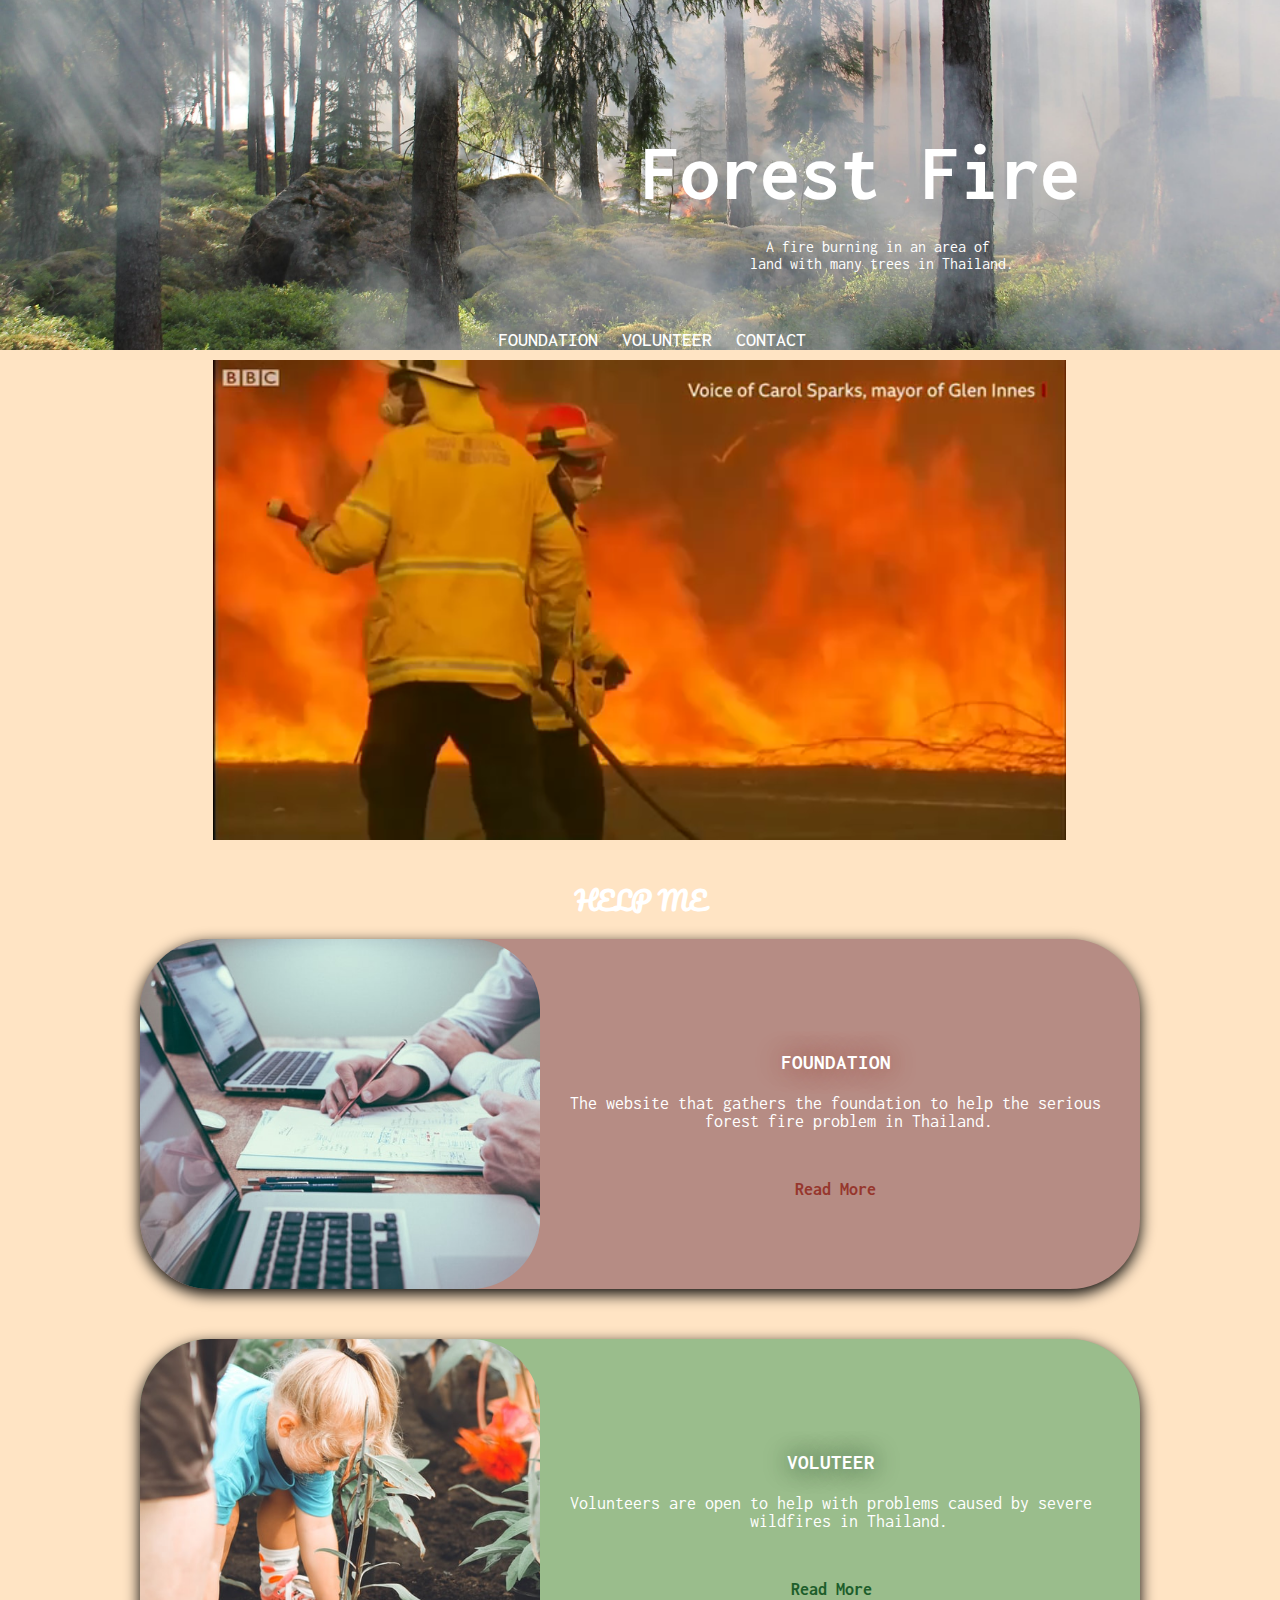
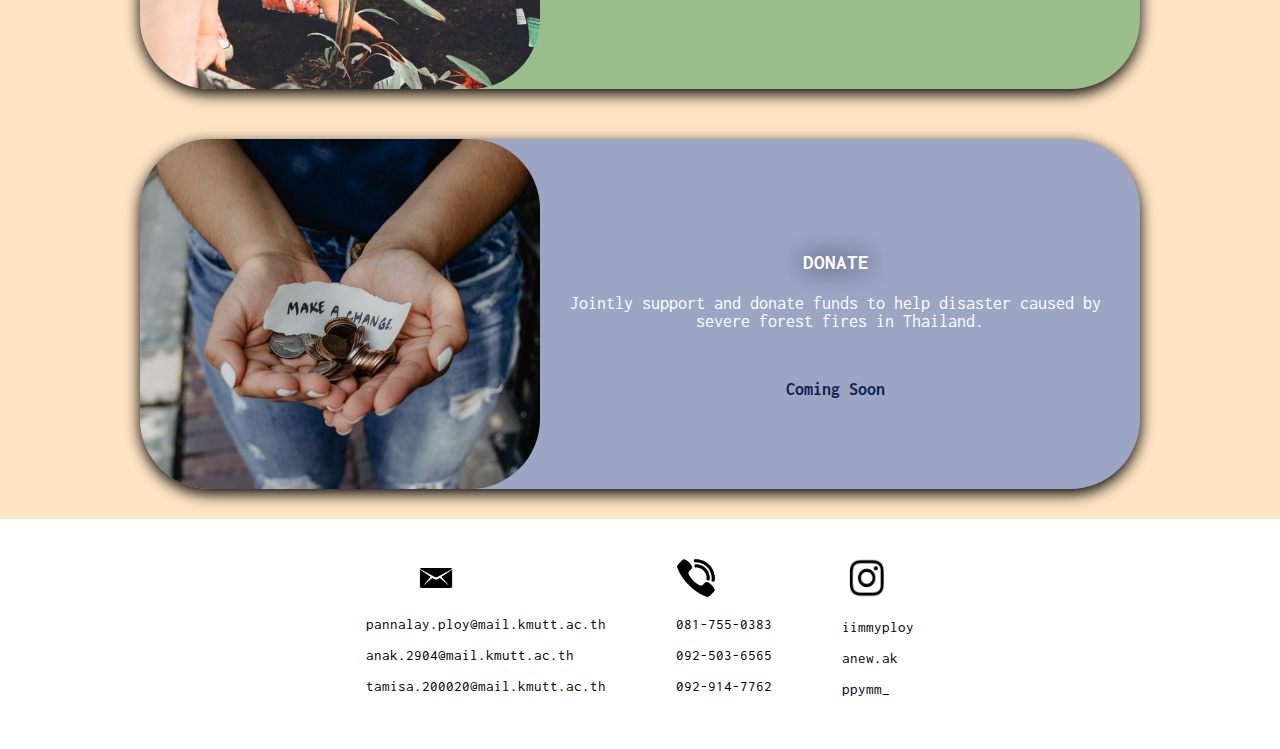
==== manu.html @ f90ec97d "New TAPPY" ====
<!DOCTYPE html>
<html lang="en">
<head>
    <meta charset="UTF-8">
    <meta http-equiv="X-UA-Compatible" content="IE=edge">
    <meta name="viewport" content="width=device-width, initial-scale=1.0">
    <title>website ForestFire</title>
    <link rel="stylesheet" href="manu.css">
    <link rel="stylesheet" href="https://fonts.googleapis.com/css2?family=Inconsolata:wght@200;300&display=swap" rel="stylesheet">
    <link rel="stylesheet" href="https://fonts.googleapis.com/css2?family=Pacifico&display=swap" rel="stylesheet">
</head>
<body>
    <!-- menu-bar -->
    <header class="bar">
        <div class="main-head">
        <h1 class="head1">Forest Fire</h1>
        <p class="mini-head">&nbsp; A fire burning in an area of <br> land with many trees in Thailand.</p>
    </div>
        <div class="menu">
            <div class="nav-menu">
                <div class="item"><a href="#found">FOUNDATION</a></div>
                <div class="item"><a href="#vol">VOLUNTEER</a></div>
                <div class="item"><a href="#contact">CONTACT</a></div>
            </div>
        </div>
    </header>

    <!-- VDO -->
    <div class="vdo-bar">
        <div class="fire-video">
            <video autoplay loop muted class="video" src="video-project-edit2.mp4"></video>
        </div>
    </div>

    <!-- function -->
    <div class="container1"id="found">
        <h1 class="help">HELP ME</h1>
        <div class="list-found" >
            <div class="main1">
                <img src="pic-found.jpg" alt="" class="img-found">
                <div class="big-content">
                    <h3 class="title-found">FOUNDATION</h3>
                    <p class="content-found">The website that gathers the foundation to help the serious <br>
                        &nbsp;&nbsp;&nbsp;&nbsp;&nbsp;&nbsp;&nbsp;&nbsp;&nbsp;&nbsp;
                        &nbsp;&nbsp;&nbsp; forest fire problem in Thailand.</p>
                        <a href="https://pannalay.github.io/ForestFire_Project/foundation-edit.html">Read More</a>
                </div>
            </div>
        </div>

        <div class="list-voluteer" id="vol">
            <div class="main2">
                <img src="pic-voluteer.jpg" alt="" class="img-voluteer">
                <div class="big-content2">
                    <h3 class="title-voluteer">VOLUTEER</h3>
                    <p class="content-voluteer">Volunteers are open to help with problems caused by severe
                        <br>&nbsp;&nbsp;&nbsp;&nbsp;
                        &nbsp;&nbsp;&nbsp;&nbsp;&nbsp;&nbsp;&nbsp;&nbsp;&nbsp;&nbsp;&nbsp;&nbsp;&nbsp;&nbsp; wildfires in
                        Thailand.</p>
                        <a href="https://pannalay.github.io/ForestFire_Project/voluteer-1.html">Read More</a>
                </div>
            </div>
        </div>
        
        <div class="list-donate">
            <div class="main3">
                <img src="pic-donate.jpg" alt="" class="img-donate">
                <div class="big-content3">
                    <h3 class="title-donate">DONATE</h3>
                    <p class="content-donate">Jointly support and donate funds to help disaster caused by <br>
                        &nbsp;&nbsp;&nbsp;&nbsp;&nbsp;&nbsp;&nbsp;&nbsp;&nbsp;&nbsp;&nbsp;&nbsp;&nbsp; severe forest fires in
                        Thailand.</p>
                        <a href="#">Coming Soon</a>
                </div>
            </div>
        </div>
        </div>

        <!-- contact -->

        <div class="container2" id="contact">
            <div class="dev-contact">
            <div class="main-email">
                <img src="email.png" alt="" class="img-email">
                <div class="mix-email">
                    <p class="email-ploy">pannalay.ploy@mail.kmutt.ac.th</p>
                    <p class="email-anew">anak.2904@mail.kmutt.ac.th</p>
                    <p class="email-pan">tamisa.200020@mail.kmutt.ac.th</p>
                </div>
            </div>

            <div class="main-phone">
                <img src="phone1.png" alt="" class="img-phone">
                <div class="mix-phone">
                    <p class="phone-ploy">081-755-0383</p>
                    <p class="phone-anew">092-503-6565</p>
                    <p class="phone-pan">092-914-7762</p>
                </div>
            </div>
        

        <div class="main-ig">
            <img src="ig.png" alt="" class="img-ig">
            <div class="mix-ig">
                <p class="ig-ploy">iimmyploy</p>
                <p class="ig-anew">anew.ak</p>
                <p class="ig-pan">ppymm_</p>
            </div>
        </div>
    </div>
    </div>
</body>
</html>
---- manu.css ----
body{
    font-family: 'Inconsolata', monospace;
    background-color:bisque ;
    padding: 0%;
    margin: 0%;
}

/* menu-bar */
.bar{
    display: flex;
    flex-direction: column;
    background-image: url('bg3.jpeg');
    background-size: cover;
    background-repeat: no-repeat;
    background-position: center center;
    height: 350px;
    width: 100%;
}

@media screen and (max-width: 425px) {
.bar, .main-head{
    background-position: center;
    width: 418px;
    }
}


.head1{
    color: white;
    font-size: 80px;
    margin-top: 130px;
    margin-left: 50%;
    padding-bottom: 0px;
    margin-right: 30px;
}

@media  screen and (max-width: 768px) {
    .head1{
        font-size: 60px;          
    }
}

.mini-head{
    display: flex;
    color: white;
    /* margin-top: 40px; */
    /* justify-content: center; */
    margin-top: -30px;
    margin-left: 750px;
}

@media screen and (max-width: 425px) {
    .mini-head{
        margin-left: 531px;
    }
}

.menu{
    margin-top: auto;
}

.nav-menu{
    display: flex;
    font-size: 20px;
    align-items: center;
    justify-content: center;
    /* justify-content: space-around; */
}

.item a{
    margin-left: 24px;
    text-decoration: none;
    color: white;
    font-weight: 500;
}

/* vdo */
.video-bar{
    display: flex;
}

@media screen and (max-width: 768px) {
    .video-bar{
        display: flex;
    }
}

.video{
    width: 854px;
    height: 480px;
    justify-content: center;
}

@media screen and (max-width: 768px) {
    .video{
        width: 1000px;
    }
}
.fire-video{
    width: 100%;
    margin-top: 10px;
    text-align: center;
}

/* function1 */

.help{
    text-align: center;
    margin-top: 35px;
    color: rgb(255, 255, 255);
    font-family: 'Pacifico', cursive;
    font-size: 25px;
}

@media screen and (max-width: 768px) {
    .help{
        margin-left: 230px;
        margin-top: 30px;
    }
}

.list-found{
    display: flex;
    background-color: rgb(182, 140, 132);
    height: 350px;
    color: white;
    border-radius: 70px;
    box-shadow: 0 5px 15px rgba(0, 0, 0, 1);
    width: 1000px;
    margin: auto;
}

@media screen and (max-width: 768px) {
    .list-found{
        width: 800px;
        margin: 100px;
    }
}

.img-found{
    height: 350px;
    width: 400px;
    object-fit: cover;
    border-radius: 70px;
}

.main1{
    display: flex;  
    align-items: center; 
}

.big-content{
    flex-direction: column;
    align-items: center;
    margin-left: 30px;
    font-size: 18px;
}

.big-content a{
    display: flex;
    align-items: center;
    justify-content: center;
    margin-top: 50px;
    text-decoration: none;
    color: rgb(150, 55, 45);
    font-weight: 700;
}

.title-found{
    display: flex;
    align-content: center;
    justify-content: center;
    text-shadow: 0 0 25px rgb(150, 55, 45)
}

/* function2 */

.main2{
    display: flex;
    align-items: center;
    margin-top: 50px;
}

.big-content2{
    flex-direction: column;
    align-items: center;
    margin-left: 30px;
    font-size: 18px;
}

.big-content2 a{
    display: flex;
    align-items: center;
    justify-content: center;
    margin-top: 50px;
    text-decoration: none;
    color: rgb(29, 94, 43);
    font-weight: 700;
}

.list-voluteer{
    background-color: rgb(154, 189, 140);
    height: 350px;
    /* margin-top: 50px; */
    color: white;
    border-radius: 70px;
    box-shadow: 0 5px 15px rgba(0, 0, 0, 1);
    width: 1000px;
    margin: auto;
}

@media screen and (max-width: 768px) {
    .list-voluteer{
        width: 800px;
        margin: 100px;
    }
}

.img-voluteer{
    height: 350px;
    width: 400px;
    object-fit: cover;
    border-radius: 70px;
}

.title-voluteer{
    display: flex;
    align-content: center;
    justify-content: center;
    text-shadow: 0 0 25px rgb(15, 51, 21);
}

/* function3 */

.main3{
    display: flex;
    align-items: center;
    margin-top: 50px;
}

.big-content3{
    flex-direction: column;
    align-items: center;
    margin-left: 30px;
    font-size: 18px;
}

.big-content3 a{
    display: flex;
    align-items: center;
    justify-content: center;
    margin-top: 50px;
    text-decoration: none;
    color: rgb(21, 30, 83);
    font-weight: 700;
}

.list-donate{
    background-color: rgb(156, 166, 196);
    height: 350px;
    /* margin-top: 50px; */
    color: white;
    border-radius: 70px;
    box-shadow: 0 5px 15px rgba(0, 0, 0, 1);
    width: 1000px;
    margin: auto;
}

@media screen and (max-width: 768px) {
    .list-donate{
        width: 800px;
        margin: 100px;
    }    
}

.img-donate{
    height: 350px;
    width: 400px;
    object-fit: cover;
    border-radius: 70px;
}

.title-donate{
    display: flex;
    align-content: center;
    justify-content: center;
    text-shadow: 0 0 25px rgb(8, 12, 34);
}

/* contact */

/* email */

.container2{
    display: flex;
    margin: 0%;
    margin-top: 30px;
    background-color: white;
    height: 230px;
    align-content: center;
    justify-content: space-around;
    width: 100%;
}

.dev-contact{
    display: flex;
    flex-direction: row;
    align-items: center;
    justify-content: center;
    width: 100%;
}

.mix-email{
    font-size: 15px;
}

.main-email{
    width: fit-content; 
}

.img-email{
    height: 40px;
    width: 40px;
    margin-left: 50px;
    /* align-content: center;
    justify-content: center; */
}

/* phone */

.mix-phone{
    font-size: 15px; 
}

.main-phone{
    width: fit-content; 
    margin: 0 70px;
}
.img-phone{
    height: 40px;
    width: 40px;
}

/* ig */

.mix-ig{
    font-size: 15px; 
}

.main-ig{
    width: fit-content; 
}
.img-ig{
    height: 45px;
    width: 50px;
}
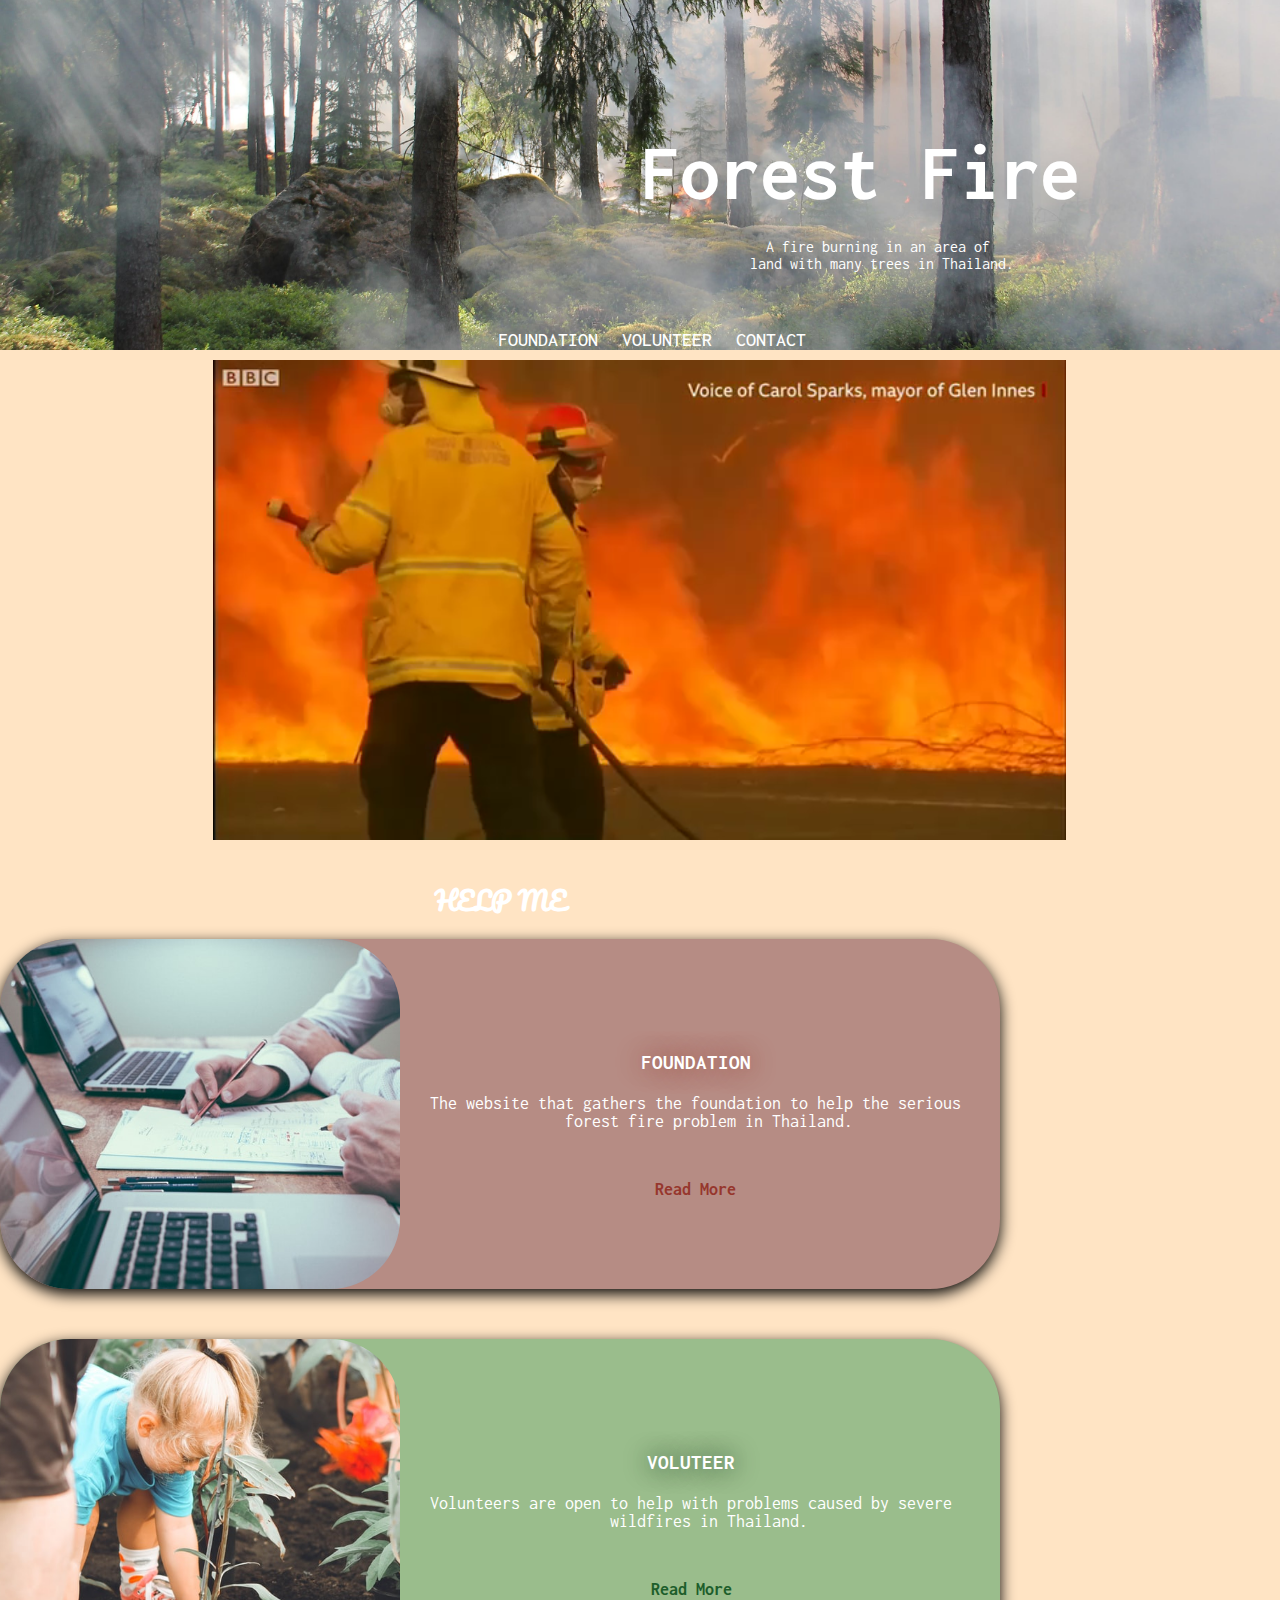
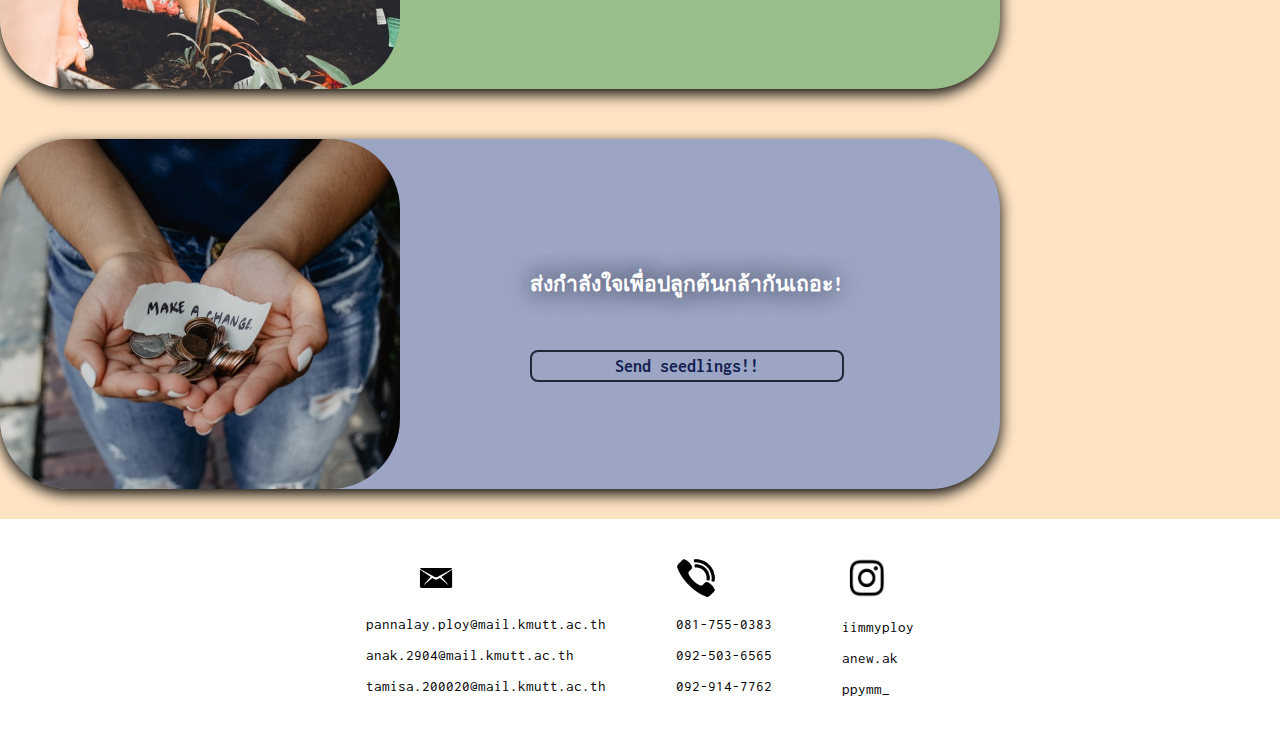
==== commit 5a500e37: "New html by ployza" ====
--- a/manu.html
+++ b/manu.html
@@ -66,16 +66,12 @@
             <div class="main3">
                 <img src="pic-donate.jpg" alt="" class="img-donate">
                 <div class="big-content3">
-                    <h3 class="title-donate">DONATE</h3>
-                    <p class="content-donate">Jointly support and donate funds to help disaster caused by <br>
-                        &nbsp;&nbsp;&nbsp;&nbsp;&nbsp;&nbsp;&nbsp;&nbsp;&nbsp;&nbsp;&nbsp;&nbsp;&nbsp; severe forest fires in
-                        Thailand.</p>
-                        <a href="#">Coming Soon</a>
+                    <h3 class="title-donate">ส่งกำลังใจเพื่อปลูกต้นกล้ากันเถอะ!</h3>
+                    <a href="https://pannalay.github.io/ForestFire_Project/google.html" id="data">Send seedlings!!</a>
                 </div>
             </div>
         </div>
         </div>
-
         <!-- contact -->
 
         <div class="container2" id="contact">
--- a/manu.css
+++ b/manu.css
@@ -5,6 +5,46 @@
     margin: 0%;
 }
 
+@media screen and (max-width: 425px) {
+    html, body {
+        width: 1000px;
+    }
+    .bar{
+        height: 300px;
+        width: 1000px;
+    }
+    h1.head1{
+        font-size: 50px;
+        text-align: end;
+    }
+    .mini-head{
+        width: 300px;
+        align-self: start;
+        justify-content: start;
+        margin-left: 700px !important;
+        margin-right: 30px;
+        text-align: start;
+    }
+    .dev-contact{
+        display: flex;
+
+    }
+    .main-head{
+        width: 1000px;
+    }
+    .main-email{
+        text-align: center;
+    }
+    .main-email > img {
+        margin: 0;  
+    }
+    .main-phone{
+        text-align: center;
+    }
+    .main-ig{
+        text-align: center;
+    }
+}
 /* menu-bar */
 .bar{
     display: flex;
@@ -17,14 +57,6 @@
     width: 100%;
 }
 
-@media screen and (max-width: 425px) {
-.bar, .main-head{
-    background-position: center;
-    width: 418px;
-    }
-}
-
-
 .head1{
     color: white;
     font-size: 80px;
@@ -34,11 +66,6 @@
     margin-right: 30px;
 }
 
-@media  screen and (max-width: 768px) {
-    .head1{
-        font-size: 60px;          
-    }
-}
 
 .mini-head{
     display: flex;
@@ -49,12 +76,6 @@
     margin-left: 750px;
 }
 
-@media screen and (max-width: 425px) {
-    .mini-head{
-        margin-left: 531px;
-    }
-}
-
 .menu{
     margin-top: auto;
 }
@@ -79,11 +100,6 @@
     display: flex;
 }
 
-@media screen and (max-width: 768px) {
-    .video-bar{
-        display: flex;
-    }
-}
 
 .video{
     width: 854px;
@@ -91,11 +107,6 @@
     justify-content: center;
 }
 
-@media screen and (max-width: 768px) {
-    .video{
-        width: 1000px;
-    }
-}
 .fire-video{
     width: 100%;
     margin-top: 10px;
@@ -112,12 +123,6 @@
     font-size: 25px;
 }
 
-@media screen and (max-width: 768px) {
-    .help{
-        margin-left: 230px;
-        margin-top: 30px;
-    }
-}
 
 .list-found{
     display: flex;
@@ -130,12 +135,6 @@
     margin: auto;
 }
 
-@media screen and (max-width: 768px) {
-    .list-found{
-        width: 800px;
-        margin: 100px;
-    }
-}
 
 .img-found{
     height: 350px;
@@ -209,12 +208,6 @@
     margin: auto;
 }
 
-@media screen and (max-width: 768px) {
-    .list-voluteer{
-        width: 800px;
-        margin: 100px;
-    }
-}
 
 .img-voluteer{
     height: 350px;
@@ -240,8 +233,8 @@
 
 .big-content3{
     flex-direction: column;
-    align-items: center;
-    margin-left: 30px;
+    align-self: center;
+    margin-left: 130px;
     font-size: 18px;
 }
 
@@ -253,6 +246,9 @@
     text-decoration: none;
     color: rgb(21, 30, 83);
     font-weight: 700;
+    border: 2px solid rgb(32, 39, 56);
+    border-radius: 8px;
+    padding: 5px 10px;
 }
 
 .list-donate{
@@ -266,12 +262,6 @@
     margin: auto;
 }
 
-@media screen and (max-width: 768px) {
-    .list-donate{
-        width: 800px;
-        margin: 100px;
-    }    
-}
 
 .img-donate{
     height: 350px;
@@ -290,6 +280,10 @@
 /* contact */
 
 /* email */
+
+.container1{
+    width: 1000px;
+}
 
 .container2{
     display: flex;
